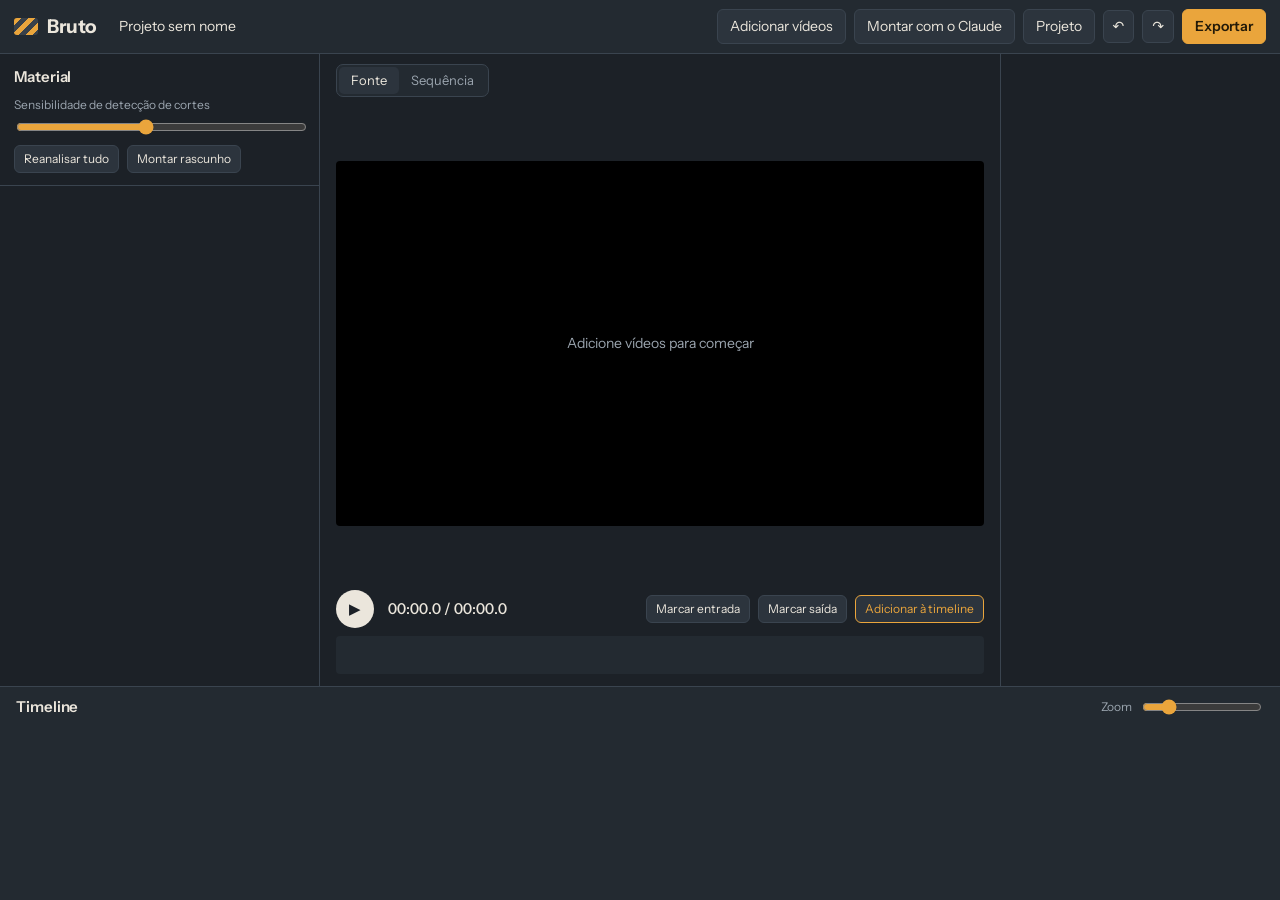
==== index.html @ 3d7a3859 "MVP do Bruto: app principal" ====
<!doctype html>
<html lang="pt-BR">
<head>
  <meta charset="utf-8">
  <meta name="viewport" content="width=device-width, initial-scale=1">
  <title>Bruto — edição de vídeo bruto</title>
  <link rel="icon" href="data:image/svg+xml,<svg xmlns='http://www.w3.org/2000/svg' viewBox='0 0 100 100'><text y='.9em' font-size='90'>🎬</text></svg>">
  <link rel="preconnect" href="https://fonts.googleapis.com">
  <link rel="preconnect" href="https://fonts.gstatic.com" crossorigin>
  <link href="https://fonts.googleapis.com/css2?family=Instrument+Sans:wght@400;500;600;700&display=swap" rel="stylesheet">
  <link rel="stylesheet" href="styles.css">
</head>
<body>
  <header class="topbar">
    <div class="brand"><span class="mark" aria-hidden="true"></span>Bruto</div>
    <input id="projName" class="proj-name" aria-label="Nome do projeto" value="Projeto sem nome">
    <nav class="actions">
      <button id="btnAdd" class="btn">Adicionar vídeos</button>
      <button id="btnClaude" class="btn">Montar com o Claude</button>
      <details class="menu" id="projMenu">
        <summary class="btn">Projeto</summary>
        <div class="menu-pop">
          <button id="btnSaveProj">Salvar projeto (.json)</button>
          <button id="btnOpenProj">Abrir projeto ou edição</button>
          <button id="btnNewProj">Novo projeto</button>
        </div>
      </details>
      <button id="btnUndo" class="btn icon" title="Desfazer (Ctrl+Z)" aria-label="Desfazer">↶</button>
      <button id="btnRedo" class="btn icon" title="Refazer (Ctrl+Shift+Z)" aria-label="Refazer">↷</button>
      <button id="btnExport" class="btn primary">Exportar</button>
    </nav>
    <input type="file" id="fileVideos" multiple accept="video/*,.mov,.mkv,.m4v" hidden>
    <input type="file" id="fileProject" accept=".json,application/json" hidden>
  </header>

  <main class="workspace">
    <aside class="bin">
      <div class="panel-head">
        <h2>Material</h2>
        <span id="binCount" class="muted"></span>
      </div>
      <div class="bin-tools">
        <label class="field">
          <span>Sensibilidade de detecção de cortes</span>
          <input id="sens" type="range" min="1" max="10" value="5">
        </label>
        <div class="row">
          <button id="btnReanalyze" class="btn small">Reanalisar tudo</button>
          <button id="btnDraft" class="btn small">Montar rascunho</button>
        </div>
      </div>
      <div id="binList"></div>
    </aside>

    <section class="viewer">
      <div class="viewer-head">
        <div class="tabs" role="group" aria-label="Modo do player">
          <button class="mode-tab" data-mode="source" aria-pressed="true">Fonte</button>
          <button class="mode-tab" data-mode="sequence" aria-pressed="false">Sequência</button>
        </div>
        <span id="viewerTitle" class="muted"></span>
      </div>
      <div class="stage-wrap">
        <div class="stage" id="stage">
          <video id="player" playsinline preload="auto"></video>
          <div class="stage-empty" id="stageEmpty">Adicione vídeos para começar</div>
        </div>
      </div>
      <div class="transport">
        <button id="btnPlay" class="play" aria-label="Reproduzir">▶</button>
        <span id="timeDisp" class="time">00:00.0 / 00:00.0</span>
        <div id="markControls" class="row">
          <button id="btnIn" class="btn small" title="Atalho: I">Marcar entrada</button>
          <button id="btnOut" class="btn small" title="Atalho: O">Marcar saída</button>
          <button id="btnAddRange" class="btn small accent" title="Atalho: A">Adicionar à timeline</button>
        </div>
      </div>
      <div id="scrubWrap"><div id="scrub" aria-label="Linha do tempo do arquivo"></div></div>
    </section>

    <aside class="inspector" id="inspector"></aside>
  </main>

  <section class="timeline">
    <div class="tl-head">
      <h2>Timeline</h2>
      <span id="seqSummary" class="muted"></span>
      <label class="zoom">Zoom <input id="zoom" type="range" min="4" max="60" value="14"></label>
    </div>
    <div id="track"></div>
  </section>

  <dialog id="dlgClaude">
    <form method="dialog" class="dlg-head">
      <h2>Montar com o Claude</h2>
      <button class="btn icon" aria-label="Fechar">✕</button>
    </form>
    <div class="dlg-body">
      <ol class="steps">
        <li>
          <h3>Descreva o vídeo</h3>
          <div class="grid2">
            <label class="field"><span>Tipo de vídeo</span>
              <select id="tplSelect">
                <option value="imovel">Imóvel</option>
                <option value="vlog">Vlog ou fala para câmera</option>
                <option value="entrevista">Entrevista</option>
                <option value="gameplay">Gameplay</option>
                <option value="produto">Produto</option>
                <option value="livre">Livre</option>
              </select>
            </label>
            <label class="field"><span>Duração alvo (segundos)</span>
              <input id="targetDur" type="number" min="5" step="5" value="60">
            </label>
          </div>
          <label class="field"><span>Objetivo e observações</span>
            <textarea id="briefing" rows="3" placeholder="Ex.: apartamento de 3 quartos no Centro, destacar a suíte e a varanda gourmet, vídeo para Reels."></textarea>
          </label>
        </li>
        <li>
          <h3>Leve o material para o Claude</h3>
          <p class="muted">Baixe as folhas de contato, copie o prompt e envie tudo numa conversa com o Claude.</p>
          <div class="row">
            <button id="btnSheets" class="btn">Baixar folhas de contato</button>
            <button id="btnCopyPrompt" class="btn">Copiar prompt</button>
          </div>
          <details class="prompt-preview">
            <summary>Ver prompt</summary>
            <textarea id="promptPreview" rows="8" readonly></textarea>
          </details>
        </li>
        <li>
          <h3>Aplique a resposta</h3>
          <textarea id="editJson" rows="6" placeholder="Cole aqui o JSON que o Claude devolveu"></textarea>
          <div class="row">
            <button id="btnApplyEdit" class="btn primary">Aplicar edição</button>
            <button id="btnLoadEditFile" class="btn">Abrir arquivo .json</button>
          </div>
        </li>
      </ol>
    </div>
  </dialog>

  <dialog id="dlgExport">
    <form method="dialog" class="dlg-head">
      <h2>Exportar</h2>
      <button class="btn icon" aria-label="Fechar">✕</button>
    </form>
    <div class="dlg-body">
      <div class="grid3">
        <label class="field"><span>Formato</span>
          <select data-setting="aspect">
            <option value="16:9">Horizontal 16:9</option>
            <option value="9:16">Vertical 9:16</option>
          </select>
        </label>
        <label class="field"><span>Enquadramento</span>
          <select data-setting="fit">
            <option value="contain">Encaixar com barras</option>
            <option value="cover">Preencher cortando</option>
          </select>
        </label>
        <label class="field"><span>Resolução</span>
          <select data-setting="res">
            <option value="720">720p</option>
            <option value="1080">1080p</option>
            <option value="2160">4K (só render local)</option>
          </select>
        </label>
        <label class="field"><span>Quadros por segundo</span>
          <select data-setting="fps">
            <option value="30">30</option>
            <option value="60">60</option>
          </select>
        </label>
        <label class="field"><span>Áudio original</span>
          <select data-setting="audio">
            <option value="true">Manter</option>
            <option value="false">Remover</option>
          </select>
        </label>
        <label class="field"><span>Qualidade</span>
          <select data-setting="quality">
            <option value="final">Final</option>
            <option value="draft">Rascunho rápido</option>
          </select>
        </label>
      </div>

      <section class="exp-block">
        <h3>Renderizar no navegador</h3>
        <p class="muted" id="expEstimate"></p>
        <div class="row">
          <button id="btnRender" class="btn primary">Renderizar MP4</button>
          <button id="btnCancel" class="btn" hidden>Cancelar</button>
        </div>
        <div id="expProgress" hidden>
          <div class="bar"><i id="expBar"></i></div>
          <div id="expStatus"></div>
          <pre id="expLog"></pre>
        </div>
        <div id="expResult"></div>
      </section>

      <section class="exp-block">
        <h3>Outras saídas</h3>
        <p class="muted">Para vídeos longos ou em 4K, o render local com ffmpeg é bem mais rápido. A EDL abre a sequência no DaVinci Resolve ou no Premiere para acabamento.</p>
        <div class="row wrap">
          <button id="btnBat" class="btn">Script Windows (.bat)</button>
          <button id="btnSh" class="btn">Script Mac/Linux (.sh)</button>
          <button id="btnEdl" class="btn">EDL (DaVinci/Premiere)</button>
          <button id="btnSaveProj2" class="btn">Projeto (.json)</button>
        </div>
      </section>
    </div>
  </dialog>

  <div id="dropOverlay" hidden><div>Solte os vídeos para adicionar ao projeto</div></div>
  <div id="toasts" aria-live="polite"></div>

  <script type="module" src="app.js"></script>
</body>
</html>
---- styles.css ----
:root {
  --bg: #1c2127;
  --panel: #232a31;
  --panel-2: #2c343d;
  --line: #3a444f;
  --text: #ebe6dc;
  --muted: #9aa4ae;
  --accent: #eaa53c;
  --accent-ink: #231a08;
  --in: #5bb8a6;
  --warn: #e3705e;
  --radius: 6px;
  color-scheme: dark;
}

* { box-sizing: border-box; }
html, body { height: 100%; }
body {
  margin: 0;
  display: grid;
  grid-template-rows: 54px minmax(0, 1fr) 214px;
  background: var(--bg);
  color: var(--text);
  font: 14px/1.45 "Instrument Sans", system-ui, -apple-system, "Segoe UI", sans-serif;
  font-variant-numeric: tabular-nums;
}
h2, h3 { margin: 0; font-weight: 600; letter-spacing: -0.005em; }
h2 { font-size: 15px; }
h3 { font-size: 14px; }
p { margin: 0; }
.muted { color: var(--muted); }
.small { font-size: 12px; }
.row { display: flex; gap: 8px; align-items: center; }
.row.wrap { flex-wrap: wrap; }
[hidden] { display: none !important; }

/* Botões */
.btn, .menu-pop button {
  font: inherit;
  color: var(--text);
  background: var(--panel-2);
  border: 1px solid var(--line);
  border-radius: var(--radius);
  padding: 6px 12px;
  cursor: pointer;
  white-space: nowrap;
}
.btn:hover { border-color: #56636f; }
.btn.small { padding: 4px 9px; font-size: 12px; }
.btn.icon { padding: 5px 9px; }
.btn.primary { background: var(--accent); color: var(--accent-ink); border-color: var(--accent); font-weight: 600; }
.btn.primary:hover { filter: brightness(1.06); }
.btn.accent { border-color: var(--accent); color: var(--accent); }
.btn.danger { color: var(--warn); }
.btn:disabled { opacity: .45; cursor: default; }
.link { font: inherit; font-size: 12px; background: none; border: 0; padding: 0; color: var(--accent); cursor: pointer; text-decoration: underline; text-underline-offset: 2px; }
.link.warn { color: var(--warn); }
:focus-visible { outline: 2px solid var(--accent); outline-offset: 2px; }

input[type="text"], input[type="number"], input:not([type]), select, textarea {
  font: inherit;
  color: var(--text);
  background: var(--bg);
  border: 1px solid var(--line);
  border-radius: var(--radius);
  padding: 6px 8px;
  width: 100%;
}
textarea { resize: vertical; font-size: 13px; }
input[type="range"] { accent-color: var(--accent); width: 100%; }
input[type="checkbox"] { accent-color: var(--accent); }
.field { display: flex; flex-direction: column; gap: 4px; }
.field > span { font-size: 12px; color: var(--muted); }
.check { display: flex; gap: 8px; align-items: center; font-size: 13px; }

/* Topo */
.topbar {
  display: flex; align-items: center; gap: 14px;
  padding: 0 14px;
  background: var(--panel);
  border-bottom: 1px solid var(--line);
}
.brand { display: flex; align-items: center; gap: 9px; font-weight: 700; font-size: 19px; letter-spacing: -0.02em; }
.mark {
  width: 24px; height: 17px; border-radius: 3px;
  background: repeating-linear-gradient(135deg, var(--accent) 0 5px, #39414a 5px 10px);
}
.proj-name { max-width: 260px; background: transparent !important; border-color: transparent !important; font-weight: 500; }
.proj-name:hover, .proj-name:focus { border-color: var(--line) !important; }
.actions { margin-left: auto; display: flex; gap: 8px; align-items: center; }
.menu { position: relative; }
.menu summary { list-style: none; }
.menu summary::-webkit-details-marker { display: none; }
.menu-pop {
  position: absolute; right: 0; top: calc(100% + 6px); z-index: 20;
  display: flex; flex-direction: column; gap: 4px; padding: 6px;
  background: var(--panel); border: 1px solid var(--line); border-radius: 8px;
  min-width: 220px; box-shadow: 0 10px 30px rgba(0,0,0,.4);
}
.menu-pop button { text-align: left; border-color: transparent; background: transparent; }
.menu-pop button:hover { background: var(--panel-2); }

/* Área de trabalho */
.workspace { display: grid; grid-template-columns: 320px minmax(0, 1fr) 280px; min-height: 0; }
.panel-head { display: flex; align-items: baseline; justify-content: space-between; padding: 12px 14px 8px; }

.bin { border-right: 1px solid var(--line); overflow-y: auto; min-height: 0; }
.bin-tools { padding: 0 14px 12px; display: flex; flex-direction: column; gap: 8px; border-bottom: 1px solid var(--line); }
#binList { padding: 8px 0 20px; }
.empty { padding: 18px 14px; display: flex; flex-direction: column; gap: 8px; }
.src { padding: 6px 0 10px; }
.src-head { padding: 6px 14px; cursor: pointer; display: grid; grid-template-columns: 1fr auto; gap: 2px 8px; border-left: 3px solid transparent; }
.src-head:hover { background: var(--panel); }
.src-head.active { border-left-color: var(--accent); background: var(--panel); }
.src-name { font-weight: 600; font-size: 13px; overflow: hidden; text-overflow: ellipsis; white-space: nowrap; }
.src-meta { font-size: 12px; color: var(--muted); grid-column: 1; }
.src-status { grid-row: 1 / span 2; grid-column: 2; align-self: center; font-size: 12px; }
.src-status .warn { color: var(--warn); }
.scene-grid { display: grid; grid-template-columns: 1fr 1fr; gap: 8px; padding: 8px 14px 0; }
.scene { cursor: pointer; border-radius: 4px; }
.scene .thumb {
  position: relative; aspect-ratio: 16 / 9; border-radius: 4px;
  background: #0d1013 center / cover no-repeat;
  outline: 1px solid var(--line);
}
.scene:hover .thumb { outline-color: var(--muted); }
.scene.used .thumb { outline: 2px solid var(--accent); }
.scene .add {
  position: absolute; right: 4px; bottom: 4px;
  width: 24px; height: 24px; border-radius: 50%;
  border: 0; background: var(--accent); color: var(--accent-ink);
  font-weight: 700; font-size: 16px; line-height: 1; cursor: pointer;
  opacity: 0; transition: opacity .12s;
}
.scene:hover .add, .scene .add:focus-visible { opacity: 1; }
.scene-info { display: flex; justify-content: space-between; gap: 4px; font-size: 11px; margin-top: 4px; color: var(--muted); }
.scene-info b { color: var(--text); font-weight: 600; }
.flags { display: flex; flex-wrap: wrap; gap: 3px; margin-top: 3px; }
.flag { font-size: 10px; padding: 1px 5px; border-radius: 3px; color: var(--warn); background: rgba(227,112,94,.12); }

/* Player */
.viewer { display: flex; flex-direction: column; gap: 8px; padding: 10px 16px 12px; min-width: 0; min-height: 0; }
.viewer-head { display: flex; align-items: center; gap: 12px; }
.tabs { display: inline-flex; background: var(--panel); border: 1px solid var(--line); border-radius: 7px; padding: 2px; }
.mode-tab { font: inherit; font-size: 13px; color: var(--muted); background: none; border: 0; border-radius: 5px; padding: 4px 12px; cursor: pointer; }
.mode-tab[aria-pressed="true"] { background: var(--panel-2); color: var(--text); }
.stage-wrap { flex: 1; min-height: 0; container-type: size; display: grid; place-items: center; }
.stage {
  --ar: 1.7778;
  position: relative;
  width: min(100cqw, calc(100cqh * var(--ar)));
  aspect-ratio: var(--ar);
  background: #000; border-radius: 4px; overflow: hidden;
}
.stage video { width: 100%; height: 100%; display: block; object-fit: contain; }
.stage-empty { position: absolute; inset: 0; display: grid; place-items: center; color: var(--muted); }
.transport { display: flex; align-items: center; gap: 14px; }
.play {
  width: 38px; height: 38px; border-radius: 50%;
  border: 0; background: var(--text); color: var(--bg);
  font-size: 15px; cursor: pointer; flex: none;
}
.time { font-size: 15px; font-weight: 500; min-width: 150px; }
#markControls { margin-left: auto; }
#scrub {
  position: relative; height: 38px; border-radius: 4px;
  background: var(--panel); cursor: pointer; overflow: hidden; user-select: none; touch-action: none;
}
.seg { position: absolute; top: 0; height: 26px; border-right: 1px solid var(--bg); background: rgba(255,255,255,.035); overflow: hidden; }
.seg:nth-child(even) { background: rgba(255,255,255,.08); }
.seg span { font-size: 10px; color: var(--muted); padding: 3px 0 0 4px; display: block; white-space: nowrap; }
.seg.flagged { box-shadow: inset 0 -2px 0 var(--warn); }
.used-bar { position: absolute; bottom: 4px; height: 5px; background: var(--accent); border-radius: 2px; opacity: .85; }
.range { position: absolute; top: 0; bottom: 0; background: rgba(91,184,166,.2); border-left: 2px solid var(--in); border-right: 2px solid var(--in); pointer-events: none; }
.playhead { position: absolute; top: 0; bottom: 0; width: 2px; margin-left: -1px; background: var(--accent); pointer-events: none; }

/* Inspetor */
.inspector { border-left: 1px solid var(--line); padding: 12px 14px; overflow-y: auto; display: flex; flex-direction: column; gap: 12px; min-height: 0; }
.inspector .field .row input { flex: 1; }
.btn-grid { display: grid; grid-template-columns: 1fr 1fr; gap: 6px; }
.note { background: var(--panel); border-left: 3px solid var(--in); padding: 8px 10px; border-radius: 4px; font-size: 13px; }
.note span { font-size: 11px; color: var(--in); display: block; margin-bottom: 2px; }
.shortcuts { display: grid; grid-template-columns: auto 1fr; gap: 4px 10px; font-size: 12px; color: var(--muted); }
kbd { font: inherit; font-size: 11px; color: var(--text); background: var(--panel-2); border: 1px solid var(--line); border-bottom-width: 2px; border-radius: 4px; padding: 0 6px; text-align: center; }

/* Timeline */
.timeline { display: flex; flex-direction: column; min-height: 0; background: var(--panel); border-top: 1px solid var(--line); }
.tl-head { display: flex; align-items: center; gap: 14px; padding: 9px 16px 0; }
.zoom { margin-left: auto; display: flex; align-items: center; gap: 8px; font-size: 12px; color: var(--muted); }
.zoom input { width: 120px; }
#track { position: relative; flex: 1; display: flex; gap: 3px; padding: 10px 16px 14px; overflow-x: auto; overflow-y: hidden; }
.empty-track { color: var(--muted); align-self: center; max-width: 640px; }
.clip {
  flex: none; display: flex; flex-direction: column;
  background: var(--panel-2); border: 2px solid transparent; border-radius: 5px;
  overflow: hidden; cursor: grab;
}
.clip.selected { border-color: var(--accent); }
.clip.dragging { opacity: .4; }
.clip.drop-before { box-shadow: -4px 0 0 var(--in); }
.clip.drop-after { box-shadow: 4px 0 0 var(--in); }
.clip-thumb { flex: 1; background: #0d1013 center / cover no-repeat; min-height: 0; }
.clip-body { padding: 4px 7px 5px; }
.clip-label { font-size: 12px; font-weight: 600; white-space: nowrap; overflow: hidden; text-overflow: ellipsis; }
.clip-meta { display: flex; gap: 5px; align-items: center; font-size: 11px; color: var(--muted); }
.badge { font-size: 10px; padding: 0 4px; border-radius: 3px; background: var(--bg); color: var(--text); }
.tl-playhead { position: absolute; top: 6px; bottom: 10px; width: 2px; background: var(--accent); pointer-events: none; display: none; }

/* Diálogos */
dialog {
  width: min(760px, 94vw); max-height: 90vh;
  padding: 0; color: var(--text);
  background: var(--panel); border: 1px solid var(--line); border-radius: 10px;
}
dialog::backdrop { background: rgba(8, 10, 12, .65); }
.dlg-head { display: flex; justify-content: space-between; align-items: center; padding: 14px 18px; border-bottom: 1px solid var(--line); }
.dlg-head h2 { font-size: 17px; }
.dlg-body { padding: 16px 18px 20px; display: flex; flex-direction: column; gap: 16px; }
.grid2 { display: grid; grid-template-columns: 1fr 1fr; gap: 10px; }
.grid3 { display: grid; grid-template-columns: repeat(3, 1fr); gap: 10px; }
.steps { margin: 0; padding-left: 22px; display: flex; flex-direction: column; gap: 18px; }
.steps li { display: flex; flex-direction: column; gap: 8px; }
.steps li::marker { color: var(--accent); font-weight: 700; }
.prompt-preview summary { cursor: pointer; font-size: 12px; color: var(--muted); }
.prompt-preview textarea { margin-top: 6px; }
.exp-block { display: flex; flex-direction: column; gap: 8px; padding-top: 14px; border-top: 1px solid var(--line); }
.bar { height: 8px; background: var(--bg); border-radius: 4px; overflow: hidden; }
.bar i { display: block; height: 100%; width: 0; background: var(--accent); transition: width .2s; }
#expStatus { font-size: 13px; margin-top: 6px; }
#expLog { margin: 6px 0 0; max-height: 110px; overflow: auto; font-size: 11px; line-height: 1.35; color: var(--muted); background: var(--bg); padding: 6px 8px; border-radius: 4px; white-space: pre-wrap; word-break: break-all; }
.result { display: flex; gap: 10px; align-items: center; flex-wrap: wrap; background: rgba(91,184,166,.12); border: 1px solid rgba(91,184,166,.4); padding: 10px 12px; border-radius: 6px; }
.result.error { background: rgba(227,112,94,.1); border-color: rgba(227,112,94,.45); white-space: pre-wrap; font-size: 13px; }

/* Avisos e arrastar */
#toasts { position: fixed; right: 16px; bottom: 16px; display: flex; flex-direction: column; gap: 8px; z-index: 50; max-width: 380px; }
.toast { background: var(--panel-2); border: 1px solid var(--line); border-left: 3px solid var(--in); padding: 9px 12px; border-radius: 6px; font-size: 13px; box-shadow: 0 8px 24px rgba(0,0,0,.35); }
.toast.warn { border-left-color: var(--warn); }
#dropOverlay { position: fixed; inset: 0; z-index: 60; display: grid; place-items: center; background: rgba(20,24,28,.82); }
#dropOverlay div { border: 2px dashed var(--accent); border-radius: 14px; padding: 48px 64px; font-size: 18px; font-weight: 600; }

@media (max-width: 1150px) {
  .workspace { grid-template-columns: 270px minmax(0, 1fr) 240px; }
  .scene-grid { grid-template-columns: 1fr; }
}
@media (max-width: 860px) {
  body { grid-template-rows: auto auto 214px; height: auto; }
  .topbar { flex-wrap: wrap; padding: 8px 12px; }
  .actions { margin-left: 0; flex-wrap: wrap; }
  .workspace { grid-template-columns: 1fr; }
  .bin { max-height: 320px; border-right: 0; border-bottom: 1px solid var(--line); }
  .stage-wrap { height: 50vh; flex: none; }
  .inspector { border-left: 0; border-top: 1px solid var(--line); }
  .grid3 { grid-template-columns: 1fr 1fr; }
}
@media (prefers-reduced-motion: reduce) {
  * { transition: none !important; }
}
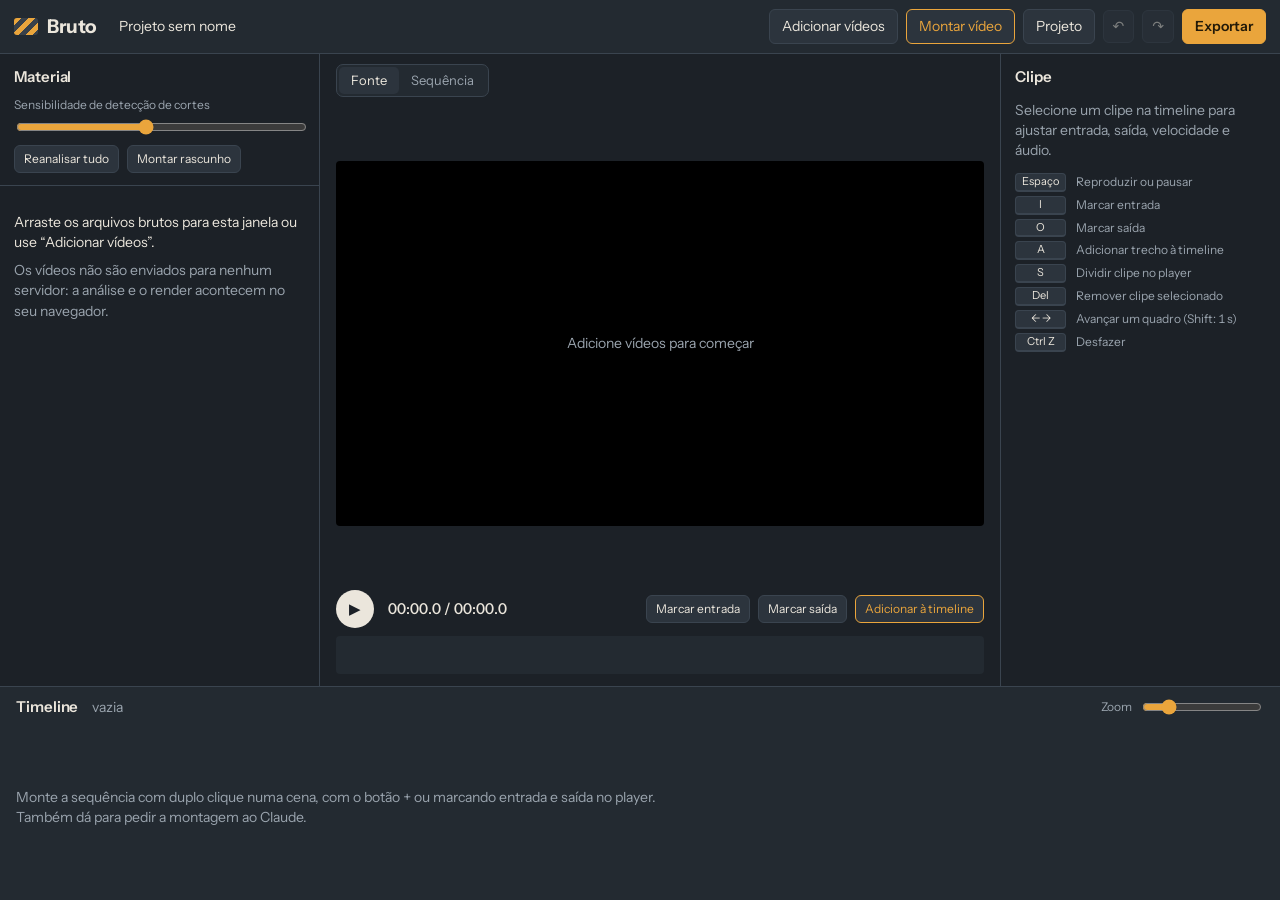
==== commit 6a687d60: "Montar video: modo automatico e modo com IA (Gemini)" ====
--- a/index.html
+++ b/index.html
@@ -16,7 +16,7 @@
     <input id="projName" class="proj-name" aria-label="Nome do projeto" value="Projeto sem nome">
     <nav class="actions">
       <button id="btnAdd" class="btn">Adicionar vídeos</button>
-      <button id="btnClaude" class="btn">Montar com o Claude</button>
+      <button id="btnClaude" class="btn accent">Montar vídeo</button>
       <details class="menu" id="projMenu">
         <summary class="btn">Projeto</summary>
         <div class="menu-pop">
@@ -92,53 +92,76 @@
 
   <dialog id="dlgClaude">
     <form method="dialog" class="dlg-head">
-      <h2>Montar com o Claude</h2>
+      <h2>Montar vídeo</h2>
       <button class="btn icon" aria-label="Fechar">✕</button>
     </form>
     <div class="dlg-body">
-      <ol class="steps">
-        <li>
-          <h3>Descreva o vídeo</h3>
+      <div class="grid3">
+        <label class="field"><span>Tipo de vídeo</span>
+          <select id="tplSelect">
+            <option value="imovel">Imóvel</option>
+            <option value="vlog">Vlog ou fala para câmera</option>
+            <option value="entrevista">Entrevista</option>
+            <option value="gameplay">Gameplay</option>
+            <option value="produto">Produto</option>
+            <option value="livre">Livre</option>
+          </select>
+        </label>
+        <label class="field"><span>Duração alvo (segundos)</span>
+          <input id="targetDur" type="number" min="5" step="5" value="60">
+        </label>
+        <label class="field"><span>Formato</span>
+          <select id="autoAspect">
+            <option value="16:9">Horizontal 16:9</option>
+            <option value="9:16">Vertical 9:16</option>
+          </select>
+        </label>
+      </div>
+      <label class="field"><span>Objetivo e observações (usado pela IA)</span>
+        <textarea id="briefing" rows="2" placeholder="Ex.: apartamento de 3 quartos no Centro, destacar a suíte e a varanda gourmet."></textarea>
+      </label>
+      <div class="row wrap">
+        <button id="btnAutoBuild" class="btn primary">Montar automaticamente</button>
+        <button id="btnAiBuild" class="btn accent">Montar com IA</button>
+        <span id="autoStatus" class="muted small"></span>
+      </div>
+      <p class="muted small">“Montar automaticamente” usa só a análise das cenas: descarta trechos escuros, desfocados ou tremidos e pega o melhor pedaço de cada cena até completar a duração. “Montar com IA” olha as imagens, identifica os ambientes e decide a ordem.</p>
+
+      <details class="box" id="aiConfig">
+        <summary>Configurar IA (Gemini, gratuito)</summary>
+        <div class="box-body">
+          <p class="muted small">1. Entre em <a href="https://aistudio.google.com/apikey" target="_blank" rel="noopener">aistudio.google.com/apikey</a> com uma conta Google e crie uma chave. 2. Cole abaixo e salve. A chave fica guardada só neste navegador. O plano gratuito tem limite diário de uso.</p>
           <div class="grid2">
-            <label class="field"><span>Tipo de vídeo</span>
-              <select id="tplSelect">
-                <option value="imovel">Imóvel</option>
-                <option value="vlog">Vlog ou fala para câmera</option>
-                <option value="entrevista">Entrevista</option>
-                <option value="gameplay">Gameplay</option>
-                <option value="produto">Produto</option>
-                <option value="livre">Livre</option>
-              </select>
-            </label>
-            <label class="field"><span>Duração alvo (segundos)</span>
-              <input id="targetDur" type="number" min="5" step="5" value="60">
-            </label>
-          </div>
-          <label class="field"><span>Objetivo e observações</span>
-            <textarea id="briefing" rows="3" placeholder="Ex.: apartamento de 3 quartos no Centro, destacar a suíte e a varanda gourmet, vídeo para Reels."></textarea>
-          </label>
-        </li>
-        <li>
-          <h3>Leve o material para o Claude</h3>
-          <p class="muted">Baixe as folhas de contato, copie o prompt e envie tudo numa conversa com o Claude.</p>
+            <label class="field"><span>Chave da API do Gemini</span><input id="geminiKey" type="password" autocomplete="off" placeholder="Cole a chave aqui"></label>
+            <label class="field"><span>Modelo</span><input id="geminiModel" type="text" placeholder="gemini-flash-latest"></label>
+          </div>
           <div class="row">
-            <button id="btnSheets" class="btn">Baixar folhas de contato</button>
-            <button id="btnCopyPrompt" class="btn">Copiar prompt</button>
+            <button id="btnSaveKey" class="btn small">Salvar</button>
+            <button id="btnClearKey" class="btn small danger">Remover chave</button>
+            <span id="keyState" class="muted small"></span>
+          </div>
+        </div>
+      </details>
+
+      <details class="box">
+        <summary>Fluxo manual com o Claude</summary>
+        <div class="box-body">
+          <p class="muted small">Baixe as folhas de contato, copie o prompt e envie os dois numa conversa com o Claude. Depois cole o JSON da resposta abaixo.</p>
+          <div class="row wrap">
+            <button id="btnSheets" class="btn small">Baixar folhas de contato</button>
+            <button id="btnCopyPrompt" class="btn small">Copiar prompt</button>
           </div>
           <details class="prompt-preview">
             <summary>Ver prompt</summary>
-            <textarea id="promptPreview" rows="8" readonly></textarea>
+            <textarea id="promptPreview" rows="6" readonly></textarea>
           </details>
-        </li>
-        <li>
-          <h3>Aplique a resposta</h3>
-          <textarea id="editJson" rows="6" placeholder="Cole aqui o JSON que o Claude devolveu"></textarea>
-          <div class="row">
-            <button id="btnApplyEdit" class="btn primary">Aplicar edição</button>
-            <button id="btnLoadEditFile" class="btn">Abrir arquivo .json</button>
-          </div>
-        </li>
-      </ol>
+          <textarea id="editJson" rows="4" placeholder="Cole aqui o JSON da resposta"></textarea>
+          <div class="row wrap">
+            <button id="btnApplyEdit" class="btn small">Aplicar edição</button>
+            <button id="btnLoadEditFile" class="btn small">Abrir arquivo .json</button>
+          </div>
+        </div>
+      </details>
     </div>
   </dialog>
 
--- a/styles.css
+++ b/styles.css
@@ -231,6 +231,12 @@
 .result { display: flex; gap: 10px; align-items: center; flex-wrap: wrap; background: rgba(91,184,166,.12); border: 1px solid rgba(91,184,166,.4); padding: 10px 12px; border-radius: 6px; }
 .result.error { background: rgba(227,112,94,.1); border-color: rgba(227,112,94,.45); white-space: pre-wrap; font-size: 13px; }
 
+.box { border: 1px solid var(--line); border-radius: 8px; }
+.box > summary { cursor: pointer; padding: 10px 12px; font-weight: 500; }
+.box-body { padding: 0 12px 12px; display: flex; flex-direction: column; gap: 10px; }
+.box a { color: var(--accent); }
+.btn.busy { opacity: .6; pointer-events: none; }
+
 /* Avisos e arrastar */
 #toasts { position: fixed; right: 16px; bottom: 16px; display: flex; flex-direction: column; gap: 8px; z-index: 50; max-width: 380px; }
 .toast { background: var(--panel-2); border: 1px solid var(--line); border-left: 3px solid var(--in); padding: 9px 12px; border-radius: 6px; font-size: 13px; box-shadow: 0 8px 24px rgba(0,0,0,.35); }
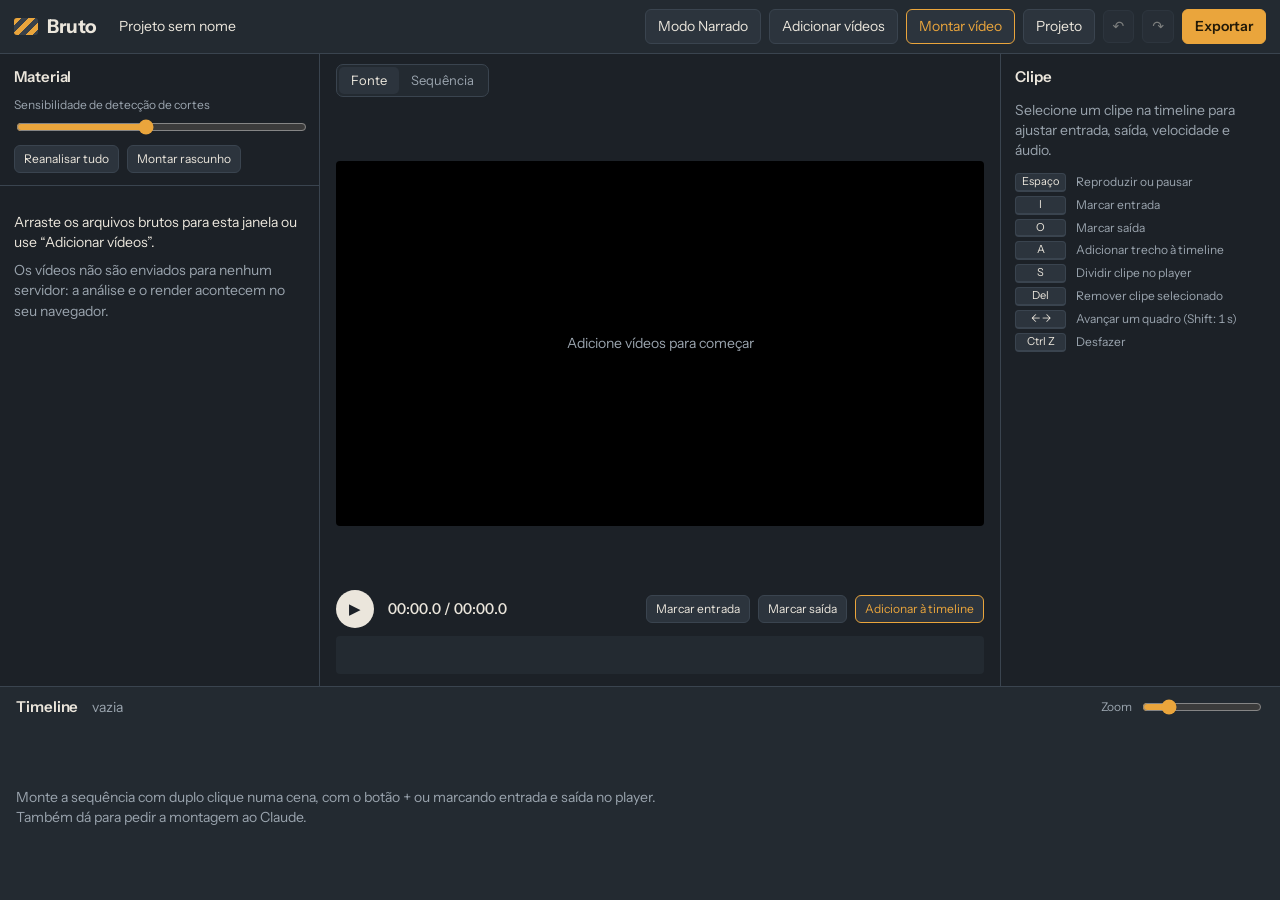
==== commit 8b950389: "Modo Narrado: vídeo narrado vertical a partir de notícia Tela /narrado (pauta, roteiro com Gemini, g" ====
--- a/index.html
+++ b/index.html
@@ -15,6 +15,7 @@
     <div class="brand"><span class="mark" aria-hidden="true"></span>Bruto</div>
     <input id="projName" class="proj-name" aria-label="Nome do projeto" value="Projeto sem nome">
     <nav class="actions">
+      <a class="btn" href="/narrado" title="Vídeo narrado a partir de uma notícia, com cenas de jogos e legenda">Modo Narrado</a>
       <button id="btnAdd" class="btn">Adicionar vídeos</button>
       <button id="btnClaude" class="btn accent">Montar vídeo</button>
       <details class="menu" id="projMenu">
--- a/styles.css
+++ b/styles.css
@@ -46,6 +46,7 @@
   white-space: nowrap;
 }
 .btn:hover { border-color: #56636f; }
+a.btn { text-decoration: none; display: inline-block; }
 .btn.small { padding: 4px 9px; font-size: 12px; }
 .btn.icon { padding: 5px 9px; }
 .btn.primary { background: var(--accent); color: var(--accent-ink); border-color: var(--accent); font-weight: 600; }
